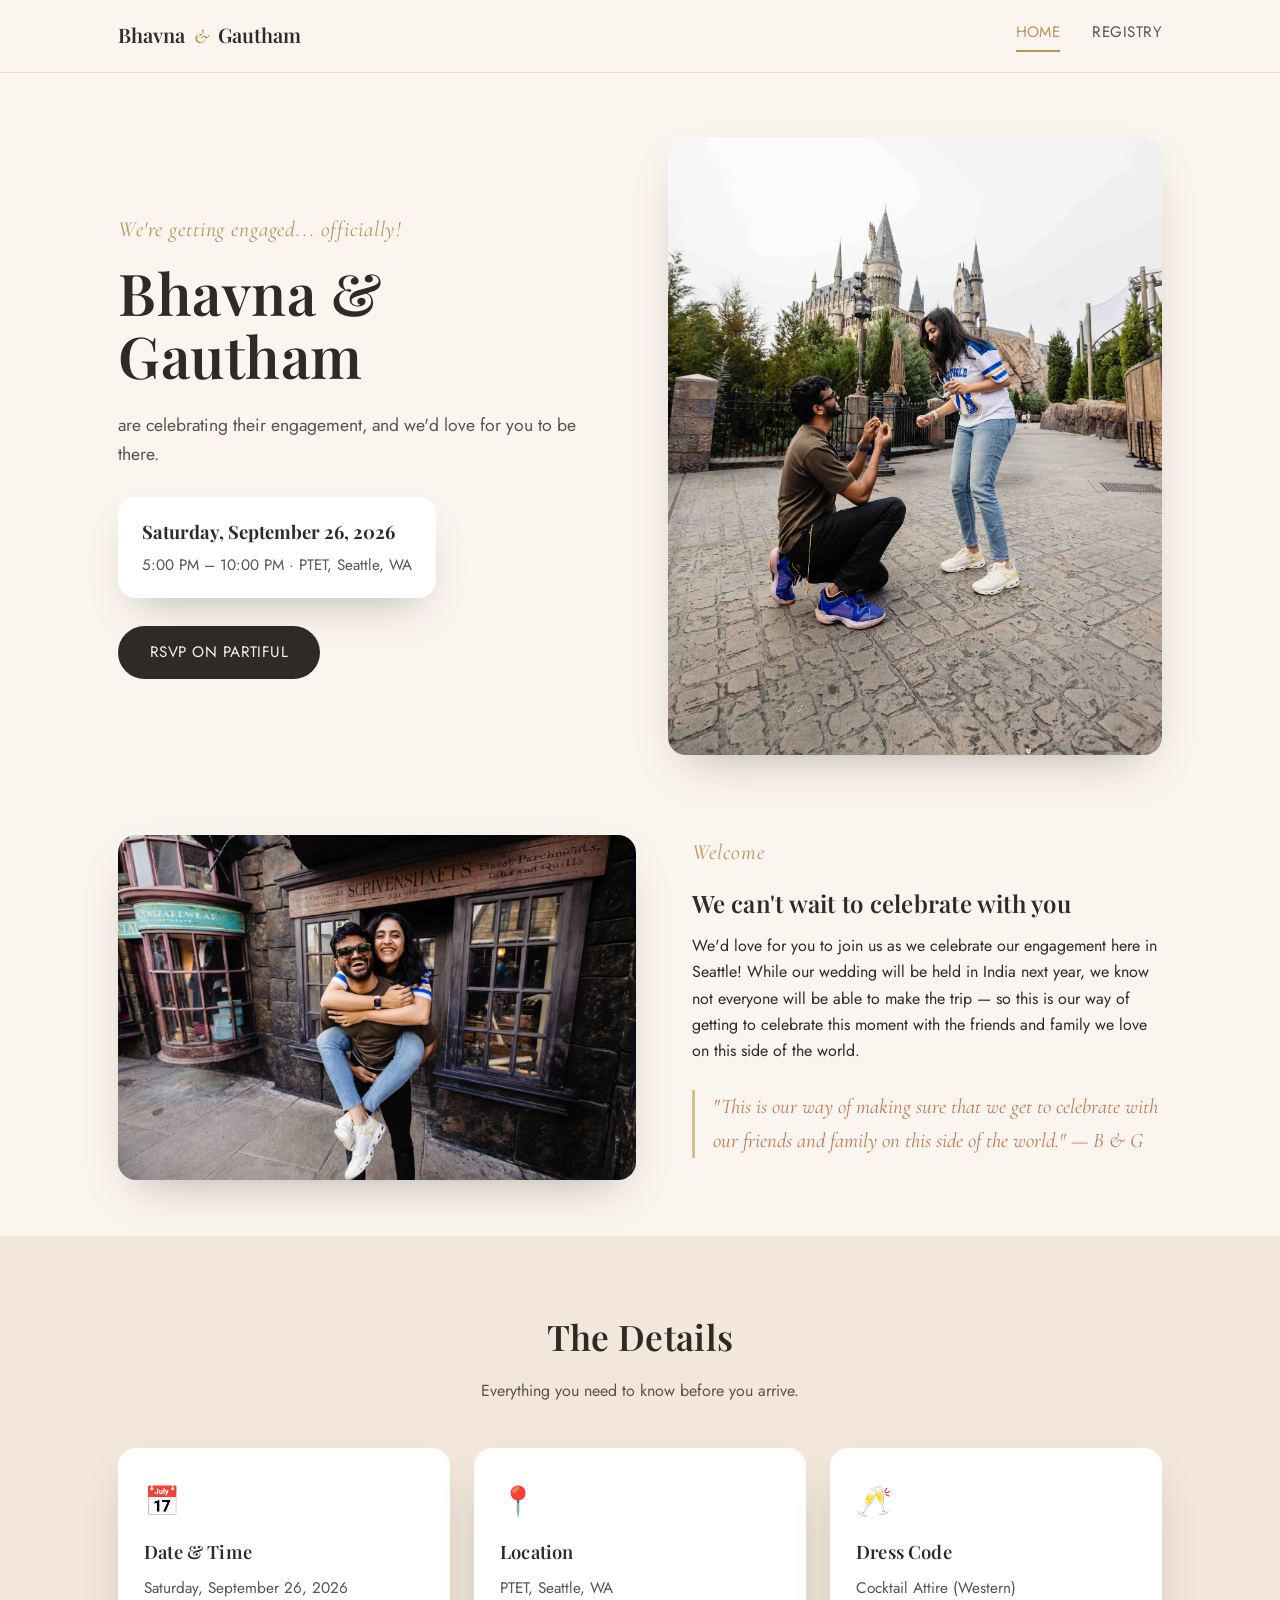
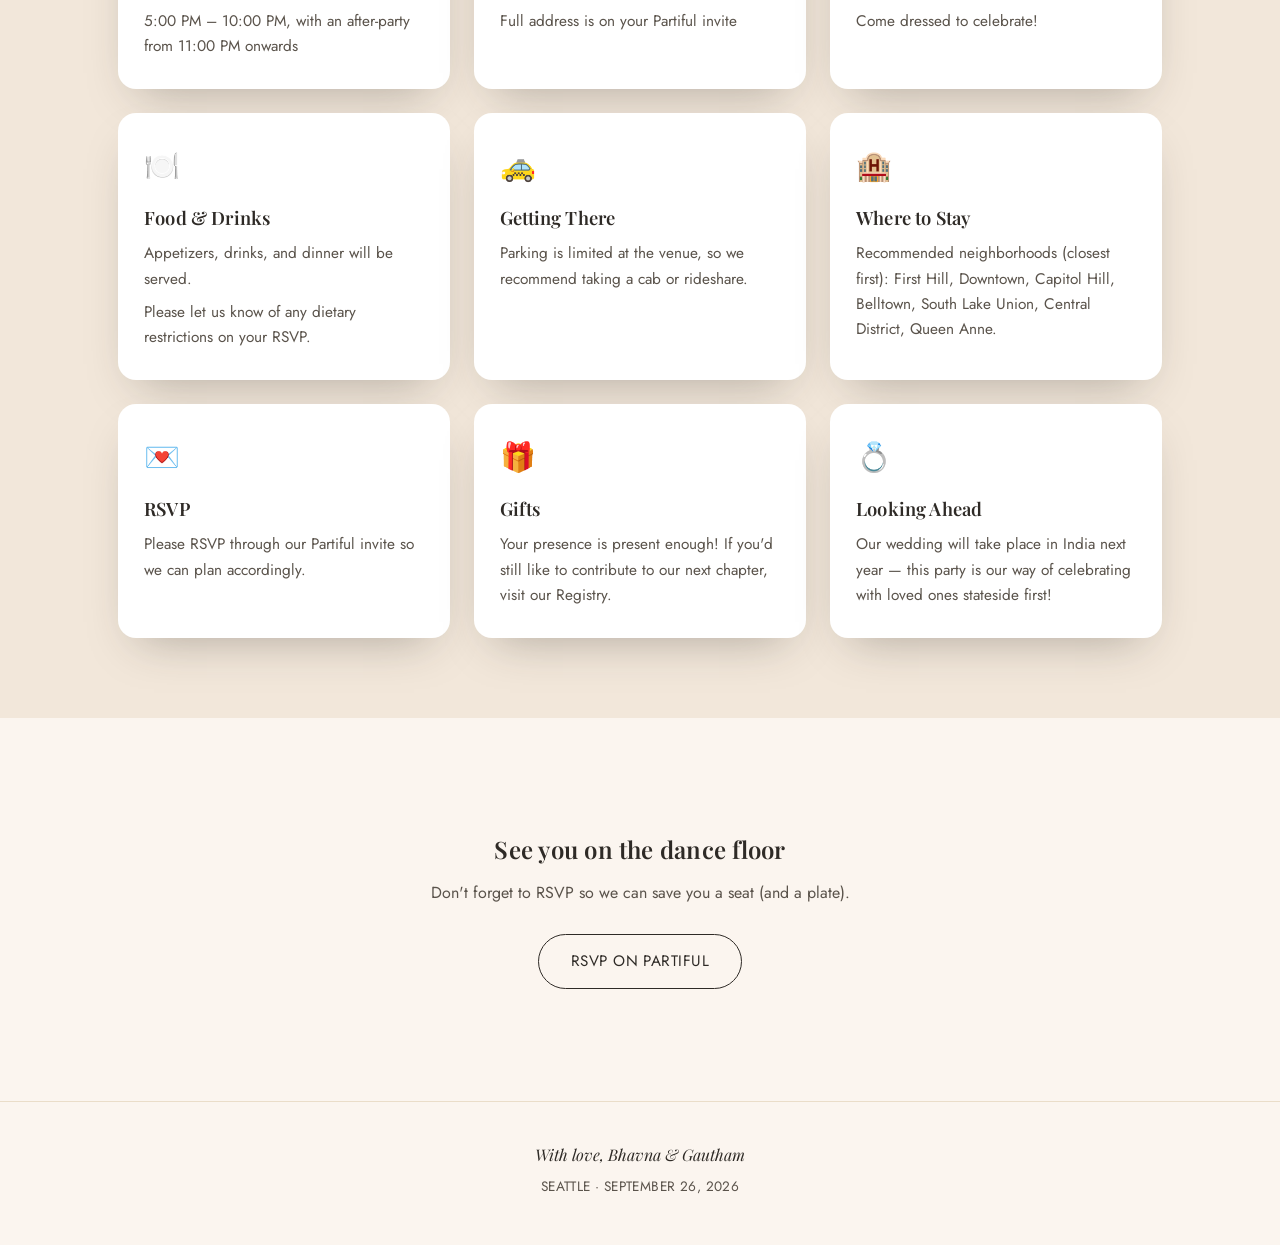
==== index.html @ 667b6835 "Add engagement party website with home and registry pages Co-Authored-By: Claude Sonnet 5 <noreply@a" ====
<!DOCTYPE html>
<html lang="en">
<head>
  <meta charset="UTF-8">
  <meta name="viewport" content="width=device-width, initial-scale=1.0">
  <title>Bhavna &amp; Gautham | Engagement Party</title>
  <meta name="description" content="Join Bhavna &amp; Gautham to celebrate their engagement in Seattle on September 26, 2026.">
  <link rel="icon" href="data:image/svg+xml,<svg xmlns=%22http://www.w3.org/2000/svg%22 viewBox=%220 0 100 100%22><text y=%22.9em%22 font-size=%2290%22>💛</text></svg>">
  <link rel="stylesheet" href="css/style.css">
</head>
<body>

  <header class="site-header">
    <div class="nav-wrap">
      <a href="index.html" class="logo">Bhavna <span>&amp;</span> Gautham</a>
      <nav class="site-nav">
        <a href="index.html" class="nav-link active">Home</a>
        <a href="registry.html" class="nav-link">Registry</a>
      </nav>
      <button class="nav-toggle" aria-label="Toggle navigation">&#9776;</button>
    </div>
  </header>

  <main>
    <section class="hero">
      <div class="hero-text">
        <p class="eyebrow">We're getting engaged... officially!</p>
        <h1>Bhavna &amp; Gautham</h1>
        <p class="hero-tagline">are celebrating their engagement, and we'd love for you to be there.</p>
        <div class="hero-meta">
          <strong>Saturday, September 26, 2026</strong>
          <span class="meta-sub">5:00 PM &ndash; 10:00 PM &middot; PTET, Seattle, WA</span>
        </div>
        <div>
          <a href="https://partiful.com/e/ss4hcZHMUHdsWufVCjT6" class="btn btn-primary" target="_blank" rel="noopener">RSVP on Partiful</a>
        </div>
      </div>
      <div class="hero-image">
        <img src="assets/proposal-home-page-portrait.jpeg" alt="Gautham proposing to Bhavna in front of Hogwarts castle" loading="eager">
      </div>
    </section>

    <section class="welcome">
      <div class="welcome-image">
        <img src="assets/proposal-home-page-landscape.jpeg" alt="Bhavna and Gautham laughing together after getting engaged" loading="lazy">
      </div>
      <div class="welcome-text">
        <p class="eyebrow">Welcome</p>
        <h2>We can't wait to celebrate with you</h2>
        <p>
          We'd love for you to join us as we celebrate our engagement here in Seattle! While our wedding will be
          held in India next year, we know not everyone will be able to make the trip &mdash; so this is our way of
          getting to celebrate this moment with the friends and family we love on this side of the world.
        </p>
        <p class="quote">
          "This is our way of making sure that we get to celebrate with our friends and family on this side of
          the world." &mdash; B &amp; G
        </p>
      </div>
    </section>

    <section class="details" id="details">
      <div class="container">
        <h2>The Details</h2>
        <p class="section-sub">Everything you need to know before you arrive.</p>
        <div class="details-grid">

          <div class="detail-card">
            <span class="icon">📅</span>
            <h3>Date &amp; Time</h3>
            <p>Saturday, September 26, 2026</p>
            <p>5:00 PM &ndash; 10:00 PM, with an after-party from 11:00 PM onwards</p>
          </div>

          <div class="detail-card">
            <span class="icon">📍</span>
            <h3>Location</h3>
            <p>PTET, Seattle, WA</p>
            <p>Full address is on your Partiful invite</p>
          </div>

          <div class="detail-card">
            <span class="icon">🥂</span>
            <h3>Dress Code</h3>
            <p>Cocktail Attire (Western)</p>
            <p>Come dressed to celebrate!</p>
          </div>

          <div class="detail-card">
            <span class="icon">🍽️</span>
            <h3>Food &amp; Drinks</h3>
            <p>Appetizers, drinks, and dinner will be served.</p>
            <p>Please let us know of any dietary restrictions on your RSVP.</p>
          </div>

          <div class="detail-card">
            <span class="icon">🚕</span>
            <h3>Getting There</h3>
            <p>Parking is limited at the venue, so we recommend taking a cab or rideshare.</p>
          </div>

          <div class="detail-card">
            <span class="icon">🏨</span>
            <h3>Where to Stay</h3>
            <p>Recommended neighborhoods (closest first): First Hill, Downtown, Capitol Hill, Belltown, South Lake Union, Central District, Queen Anne.</p>
          </div>

          <div class="detail-card">
            <span class="icon">💌</span>
            <h3>RSVP</h3>
            <p>Please RSVP through our Partiful invite so we can plan accordingly.</p>
          </div>

          <div class="detail-card">
            <span class="icon">🎁</span>
            <h3>Gifts</h3>
            <p>Your presence is present enough! If you'd still like to contribute to our next chapter, visit our Registry.</p>
          </div>

          <div class="detail-card">
            <span class="icon">💍</span>
            <h3>Looking Ahead</h3>
            <p>Our wedding will take place in India next year &mdash; this party is our way of celebrating with loved ones stateside first!</p>
          </div>

        </div>
      </div>
    </section>

    <section class="callout">
      <h2>See you on the dance floor</h2>
      <p>Don't forget to RSVP so we can save you a seat (and a plate).</p>
      <a href="https://partiful.com/e/ss4hcZHMUHdsWufVCjT6" class="btn btn-outline" target="_blank" rel="noopener">RSVP on Partiful</a>
    </section>
  </main>

  <footer class="site-footer">
    <p>With love, Bhavna &amp; Gautham</p>
    <p class="footer-sub">Seattle &middot; September 26, 2026</p>
  </footer>

  <script src="js/main.js"></script>
</body>
</html>
---- css/style.css ----
@import url('https://fonts.googleapis.com/css2?family=Playfair+Display:ital,wght@0,500;0,600;0,700;1,500&family=Cormorant+Garamond:ital,wght@0,500;1,500&family=Jost:wght@300;400;500;600&display=swap');

:root {
  --cream: #fbf5ef;
  --cream-dark: #f2e7da;
  --charcoal: #2e2a26;
  --charcoal-soft: #5a534b;
  --gold: #b8935a;
  --gold-light: #d9be94;
  --blush: #e7b9b0;
  --terracotta: #c07856;
  --white: #ffffff;
  --shadow: 0 20px 45px -20px rgba(46, 42, 38, 0.35);
  --radius: 18px;
  --max-width: 1100px;
}

* { box-sizing: border-box; }

html { scroll-behavior: smooth; }

body {
  margin: 0;
  font-family: 'Jost', sans-serif;
  background: var(--cream);
  color: var(--charcoal);
  line-height: 1.65;
  -webkit-font-smoothing: antialiased;
}

h1, h2, h3 {
  font-family: 'Playfair Display', serif;
  font-weight: 600;
  color: var(--charcoal);
  margin: 0 0 0.4em;
  letter-spacing: 0.01em;
}

p { margin: 0 0 1em; }

a { color: inherit; }

img { max-width: 100%; display: block; }

.container {
  max-width: var(--max-width);
  margin: 0 auto;
  padding: 0 28px;
}

.eyebrow {
  font-family: 'Cormorant Garamond', serif;
  font-style: italic;
  font-size: 1.35rem;
  color: var(--gold);
  letter-spacing: 0.04em;
  margin-bottom: 0.6em;
}

/* Header / Nav */
.site-header {
  position: sticky;
  top: 0;
  z-index: 50;
  background: rgba(251, 245, 239, 0.9);
  backdrop-filter: blur(8px);
  border-bottom: 1px solid rgba(184, 147, 90, 0.25);
}

.nav-wrap {
  max-width: var(--max-width);
  margin: 0 auto;
  padding: 18px 28px;
  display: flex;
  align-items: center;
  justify-content: space-between;
}

.logo {
  font-family: 'Playfair Display', serif;
  font-size: 1.25rem;
  font-weight: 600;
  text-decoration: none;
  color: var(--charcoal);
}

.logo span {
  color: var(--gold);
  font-style: italic;
  font-family: 'Cormorant Garamond', serif;
  margin: 0 4px;
}

.site-nav {
  display: flex;
  gap: 32px;
}

.nav-link {
  text-decoration: none;
  color: var(--charcoal-soft);
  font-size: 0.95rem;
  letter-spacing: 0.03em;
  text-transform: uppercase;
  padding-bottom: 4px;
  border-bottom: 2px solid transparent;
  transition: color 0.2s, border-color 0.2s;
}

.nav-link:hover,
.nav-link.active {
  color: var(--gold);
  border-color: var(--gold);
}

/* Buttons */
.btn {
  display: inline-block;
  padding: 14px 32px;
  border-radius: 999px;
  text-decoration: none;
  font-size: 0.95rem;
  letter-spacing: 0.03em;
  text-transform: uppercase;
  transition: transform 0.2s, box-shadow 0.2s, background 0.2s;
}

.btn-primary {
  background: var(--charcoal);
  color: var(--cream);
}

.btn-primary:hover {
  background: var(--gold);
  transform: translateY(-2px);
  box-shadow: var(--shadow);
}

.btn-outline {
  border: 1.5px solid var(--charcoal);
  color: var(--charcoal);
}

.btn-outline:hover {
  background: var(--charcoal);
  color: var(--cream);
}

/* Hero */
.hero {
  display: grid;
  grid-template-columns: 1fr 1fr;
  gap: 56px;
  align-items: center;
  max-width: var(--max-width);
  margin: 0 auto;
  padding: 64px 28px 40px;
}

.hero-text h1 {
  font-size: clamp(2.4rem, 5vw, 3.6rem);
  line-height: 1.1;
}

.hero-tagline {
  font-size: 1.1rem;
  color: var(--charcoal-soft);
  margin-bottom: 1.6em;
}

.hero-meta {
  background: var(--white);
  border-radius: var(--radius);
  padding: 20px 24px;
  margin-bottom: 28px;
  box-shadow: var(--shadow);
  display: inline-flex;
  flex-direction: column;
  gap: 6px;
}

.hero-meta strong {
  font-family: 'Playfair Display', serif;
  font-size: 1.15rem;
}

.hero-meta .meta-sub {
  color: var(--charcoal-soft);
  font-size: 0.95rem;
}

.hero-image img {
  border-radius: var(--radius);
  box-shadow: var(--shadow);
  aspect-ratio: 4 / 5;
  object-fit: cover;
  width: 100%;
}

/* Welcome / story section */
.welcome {
  display: grid;
  grid-template-columns: 1.1fr 1fr;
  gap: 56px;
  align-items: center;
  max-width: var(--max-width);
  margin: 40px auto 20px;
  padding: 0 28px;
}

.welcome-image img {
  border-radius: var(--radius);
  box-shadow: var(--shadow);
  aspect-ratio: 3 / 2;
  object-fit: cover;
  width: 100%;
}

.welcome-text .quote {
  font-family: 'Cormorant Garamond', serif;
  font-style: italic;
  font-size: 1.3rem;
  color: var(--terracotta);
  border-left: 3px solid var(--gold-light);
  padding-left: 18px;
  margin-top: 1.2em;
}

/* Details section */
.details {
  background: var(--cream-dark);
  padding: 72px 0 80px;
  margin-top: 56px;
}

.details .container > h2 {
  text-align: center;
  font-size: 2.2rem;
  margin-bottom: 12px;
}

.details .section-sub {
  text-align: center;
  color: var(--charcoal-soft);
  max-width: 560px;
  margin: 0 auto 44px;
}

.details-grid {
  display: grid;
  grid-template-columns: repeat(3, 1fr);
  gap: 24px;
}

.detail-card {
  background: var(--white);
  border-radius: var(--radius);
  padding: 30px 26px;
  box-shadow: var(--shadow);
}

.detail-card .icon {
  font-size: 1.8rem;
  margin-bottom: 12px;
  display: block;
}

.detail-card h3 {
  font-size: 1.15rem;
  margin-bottom: 8px;
}

.detail-card p {
  color: var(--charcoal-soft);
  font-size: 0.96rem;
  margin-bottom: 0.5em;
}

.detail-card p:last-child { margin-bottom: 0; }

/* RSVP callout */
.callout {
  max-width: var(--max-width);
  margin: 64px auto;
  padding: 48px 28px;
  text-align: center;
}

.callout h2 { margin-bottom: 10px; }

.callout p {
  color: var(--charcoal-soft);
  max-width: 480px;
  margin: 0 auto 28px;
}

/* Footer */
.site-footer {
  text-align: center;
  padding: 40px 28px 48px;
  border-top: 1px solid rgba(184, 147, 90, 0.25);
}

.site-footer p {
  margin: 0;
  font-family: 'Playfair Display', serif;
  font-style: italic;
}

.site-footer .footer-sub {
  font-family: 'Jost', sans-serif;
  font-style: normal;
  font-size: 0.85rem;
  color: var(--charcoal-soft);
  margin-top: 6px;
  letter-spacing: 0.03em;
  text-transform: uppercase;
}

/* Registry page */
.page-intro {
  max-width: 680px;
  margin: 64px auto 8px;
  padding: 0 28px;
  text-align: center;
}

.page-intro h1 { font-size: 2.6rem; }

.page-intro p {
  color: var(--charcoal-soft);
  font-size: 1.05rem;
}

.registry-grid {
  max-width: var(--max-width);
  margin: 48px auto 80px;
  padding: 0 28px;
  display: grid;
  grid-template-columns: 1fr 1fr;
  gap: 36px;
}

.registry-card {
  background: var(--white);
  border-radius: 24px;
  overflow: hidden;
  box-shadow: var(--shadow);
  display: flex;
  flex-direction: column;
}

.registry-image {
  aspect-ratio: 16 / 10;
  display: flex;
  align-items: center;
  justify-content: center;
}

.registry-image.home-illustration {
  background: linear-gradient(160deg, #efd9c2, #d9be94);
}

.registry-image.egypt-illustration {
  background: linear-gradient(160deg, #f0d3ba, #c07856);
}

.registry-image svg { width: 62%; height: auto; }

.registry-body {
  padding: 30px 30px 34px;
  display: flex;
  flex-direction: column;
  flex: 1;
}

.registry-body h2 {
  font-size: 1.5rem;
  margin-bottom: 10px;
}

.registry-body p {
  color: var(--charcoal-soft);
  font-size: 0.98rem;
}

.qr-block {
  margin-top: auto;
  padding-top: 22px;
  border-top: 1px dashed rgba(184, 147, 90, 0.4);
  display: flex;
  align-items: center;
  gap: 20px;
  flex-wrap: wrap;
}

.qr-svg {
  width: 96px;
  height: 96px;
  border-radius: 10px;
  border: 1px solid rgba(46, 42, 38, 0.12);
  flex-shrink: 0;
}

.qr-actions {
  display: flex;
  flex-direction: column;
  gap: 8px;
  align-items: flex-start;
}

.placeholder-note {
  font-size: 0.78rem;
  color: var(--gold);
  text-transform: uppercase;
  letter-spacing: 0.04em;
  margin: 0;
}

.registry-note {
  max-width: 680px;
  margin: 0 auto 60px;
  padding: 0 28px;
  text-align: center;
  color: var(--charcoal-soft);
  font-size: 0.95rem;
}

/* Mobile nav toggle */
.nav-toggle {
  display: none;
  background: none;
  border: none;
  font-size: 1.5rem;
  cursor: pointer;
  color: var(--charcoal);
}

/* Responsive */
@media (max-width: 860px) {
  .hero, .welcome, .registry-grid {
    grid-template-columns: 1fr;
  }
  .hero-image { order: -1; }
  .details-grid { grid-template-columns: repeat(2, 1fr); }
}

@media (max-width: 640px) {
  .details-grid { grid-template-columns: 1fr; }
  .nav-wrap { padding: 16px 20px; }
  .site-nav {
    position: absolute;
    top: 100%;
    left: 0;
    right: 0;
    background: var(--cream);
    flex-direction: column;
    gap: 0;
    display: none;
    border-bottom: 1px solid rgba(184, 147, 90, 0.25);
  }
  .site-nav.open { display: flex; }
  .site-nav .nav-link {
    padding: 16px 24px;
    border-bottom: 1px solid rgba(184, 147, 90, 0.15);
  }
  .nav-toggle { display: block; }
  .hero { padding-top: 40px; }
  .qr-block { flex-direction: column; align-items: flex-start; }
}
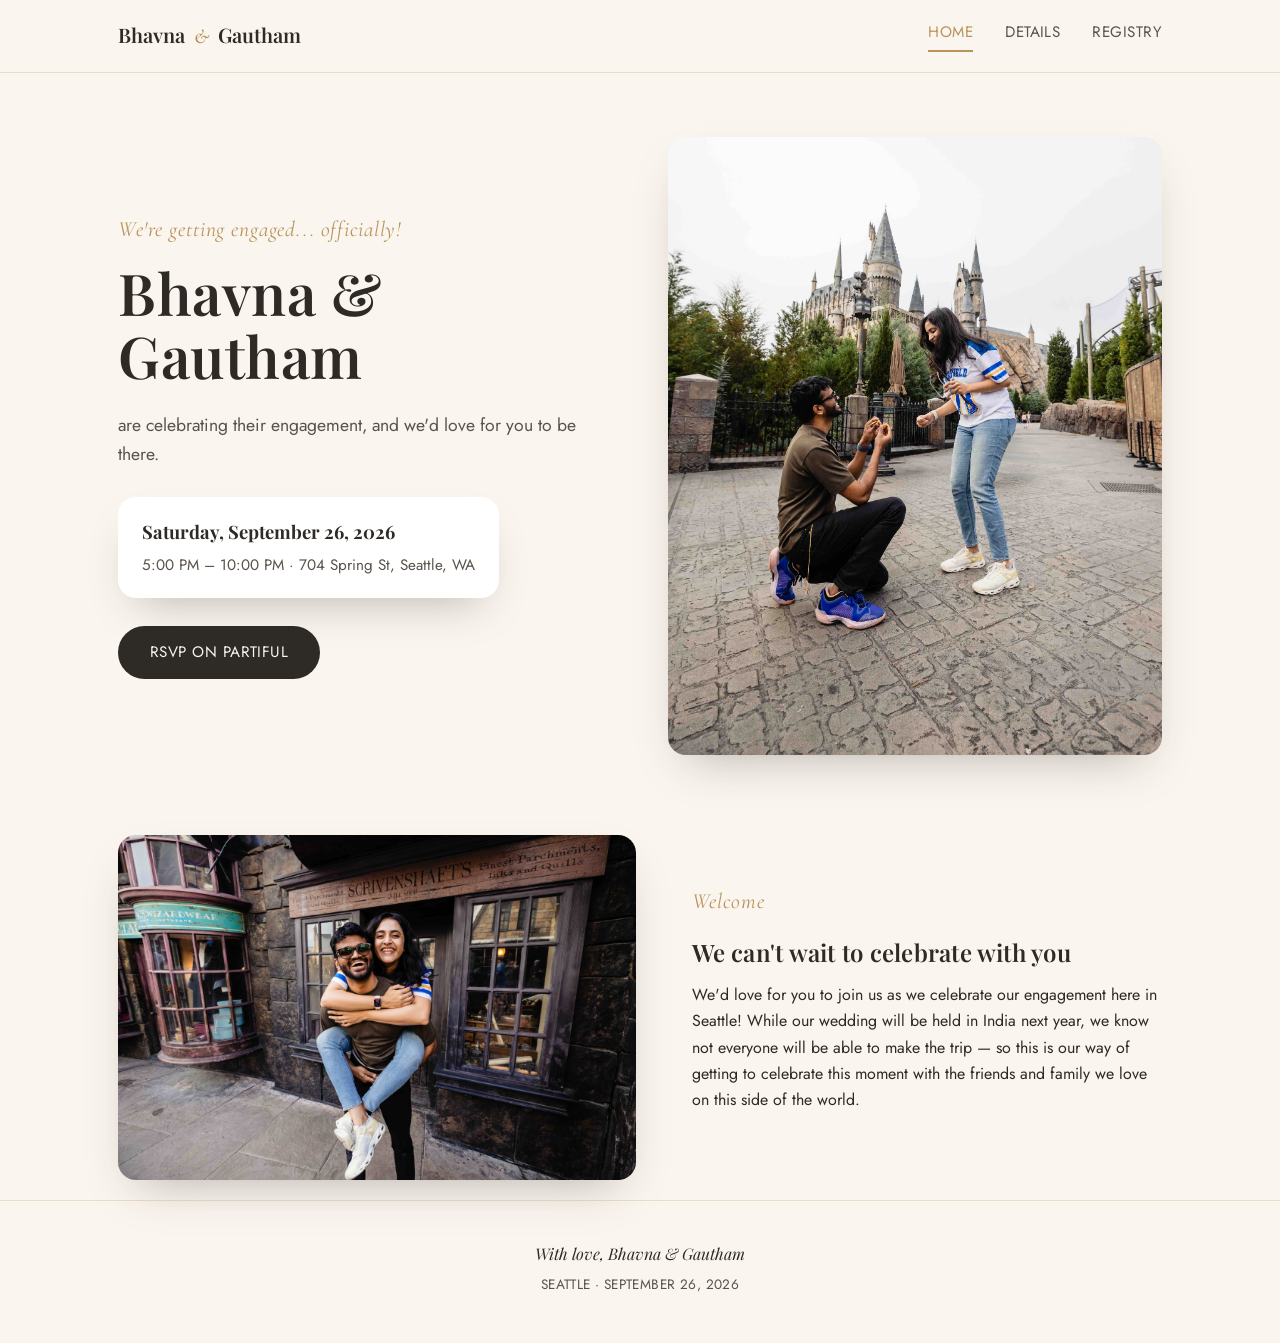
==== commit 4faaf560: "Move details into own page, add venue address/map link and full menu - Split "The Details" out of th" ====
--- a/index.html
+++ b/index.html
@@ -5,6 +5,17 @@
   <meta name="viewport" content="width=device-width, initial-scale=1.0">
   <title>Bhavna &amp; Gautham | Engagement Party</title>
   <meta name="description" content="Join Bhavna &amp; Gautham to celebrate their engagement in Seattle on September 26, 2026.">
+
+  <meta property="og:type" content="website">
+  <meta property="og:title" content="Bhavna &amp; Gautham | Engagement Party">
+  <meta property="og:description" content="Join us to celebrate our engagement in Seattle! Saturday, September 26, 2026.">
+  <meta property="og:image" content="https://bhavnaandgautham.com/assets/proposal-home-page-landscape.jpeg">
+  <meta property="og:url" content="https://bhavnaandgautham.com/">
+  <meta name="twitter:card" content="summary_large_image">
+  <meta name="twitter:title" content="Bhavna &amp; Gautham | Engagement Party">
+  <meta name="twitter:description" content="Join us to celebrate our engagement in Seattle! Saturday, September 26, 2026.">
+  <meta name="twitter:image" content="https://bhavnaandgautham.com/assets/proposal-home-page-landscape.jpeg">
+
   <link rel="icon" href="data:image/svg+xml,<svg xmlns=%22http://www.w3.org/2000/svg%22 viewBox=%220 0 100 100%22><text y=%22.9em%22 font-size=%2290%22>💛</text></svg>">
   <link rel="stylesheet" href="css/style.css">
 </head>
@@ -15,6 +26,7 @@
       <a href="index.html" class="logo">Bhavna <span>&amp;</span> Gautham</a>
       <nav class="site-nav">
         <a href="index.html" class="nav-link active">Home</a>
+        <a href="details.html" class="nav-link">Details</a>
         <a href="registry.html" class="nav-link">Registry</a>
       </nav>
       <button class="nav-toggle" aria-label="Toggle navigation">&#9776;</button>
@@ -29,7 +41,7 @@
         <p class="hero-tagline">are celebrating their engagement, and we'd love for you to be there.</p>
         <div class="hero-meta">
           <strong>Saturday, September 26, 2026</strong>
-          <span class="meta-sub">5:00 PM &ndash; 10:00 PM &middot; PTET, Seattle, WA</span>
+          <span class="meta-sub">5:00 PM &ndash; 10:00 PM &middot; 704 Spring St, Seattle, WA</span>
         </div>
         <div>
           <a href="https://partiful.com/e/ss4hcZHMUHdsWufVCjT6" class="btn btn-primary" target="_blank" rel="noopener">RSVP on Partiful</a>
@@ -52,85 +64,7 @@
           held in India next year, we know not everyone will be able to make the trip &mdash; so this is our way of
           getting to celebrate this moment with the friends and family we love on this side of the world.
         </p>
-        <p class="quote">
-          "This is our way of making sure that we get to celebrate with our friends and family on this side of
-          the world." &mdash; B &amp; G
-        </p>
       </div>
-    </section>
-
-    <section class="details" id="details">
-      <div class="container">
-        <h2>The Details</h2>
-        <p class="section-sub">Everything you need to know before you arrive.</p>
-        <div class="details-grid">
-
-          <div class="detail-card">
-            <span class="icon">📅</span>
-            <h3>Date &amp; Time</h3>
-            <p>Saturday, September 26, 2026</p>
-            <p>5:00 PM &ndash; 10:00 PM, with an after-party from 11:00 PM onwards</p>
-          </div>
-
-          <div class="detail-card">
-            <span class="icon">📍</span>
-            <h3>Location</h3>
-            <p>PTET, Seattle, WA</p>
-            <p>Full address is on your Partiful invite</p>
-          </div>
-
-          <div class="detail-card">
-            <span class="icon">🥂</span>
-            <h3>Dress Code</h3>
-            <p>Cocktail Attire (Western)</p>
-            <p>Come dressed to celebrate!</p>
-          </div>
-
-          <div class="detail-card">
-            <span class="icon">🍽️</span>
-            <h3>Food &amp; Drinks</h3>
-            <p>Appetizers, drinks, and dinner will be served.</p>
-            <p>Please let us know of any dietary restrictions on your RSVP.</p>
-          </div>
-
-          <div class="detail-card">
-            <span class="icon">🚕</span>
-            <h3>Getting There</h3>
-            <p>Parking is limited at the venue, so we recommend taking a cab or rideshare.</p>
-          </div>
-
-          <div class="detail-card">
-            <span class="icon">🏨</span>
-            <h3>Where to Stay</h3>
-            <p>Recommended neighborhoods (closest first): First Hill, Downtown, Capitol Hill, Belltown, South Lake Union, Central District, Queen Anne.</p>
-          </div>
-
-          <div class="detail-card">
-            <span class="icon">💌</span>
-            <h3>RSVP</h3>
-            <p>Please RSVP through our Partiful invite so we can plan accordingly.</p>
-          </div>
-
-          <div class="detail-card">
-            <span class="icon">🎁</span>
-            <h3>Gifts</h3>
-            <p>Your presence is present enough! If you'd still like to contribute to our next chapter, visit our Registry.</p>
-          </div>
-
-          <div class="detail-card">
-            <span class="icon">💍</span>
-            <h3>Looking Ahead</h3>
-            <p>Our wedding will take place in India next year &mdash; this party is our way of celebrating with loved ones stateside first!</p>
-          </div>
-
-        </div>
-      </div>
-    </section>
-
-    <section class="callout">
-      <h2>See you on the dance floor</h2>
-      <p>Don't forget to RSVP so we can save you a seat (and a plate).</p>
-      <a href="https://partiful.com/e/ss4hcZHMUHdsWufVCjT6" class="btn btn-outline" target="_blank" rel="noopener">RSVP on Partiful</a>
     </section>
   </main>
 
--- a/css/style.css
+++ b/css/style.css
@@ -216,30 +216,13 @@
   width: 100%;
 }
 
-.welcome-text .quote {
-  font-family: 'Cormorant Garamond', serif;
-  font-style: italic;
-  font-size: 1.3rem;
-  color: var(--terracotta);
-  border-left: 3px solid var(--gold-light);
-  padding-left: 18px;
-  margin-top: 1.2em;
-}
-
 /* Details section */
 .details {
   background: var(--cream-dark);
-  padding: 72px 0 80px;
-  margin-top: 56px;
-}
-
-.details .container > h2 {
-  text-align: center;
-  font-size: 2.2rem;
-  margin-bottom: 12px;
-}
-
-.details .section-sub {
+  padding: 48px 0 80px;
+}
+
+.section-sub {
   text-align: center;
   color: var(--charcoal-soft);
   max-width: 560px;
@@ -278,20 +261,94 @@
 
 .detail-card p:last-child { margin-bottom: 0; }
 
-/* RSVP callout */
-.callout {
-  max-width: var(--max-width);
-  margin: 64px auto;
-  padding: 48px 28px;
+.detail-card a {
+  color: var(--gold);
+  text-decoration: underline;
+  text-underline-offset: 2px;
+}
+
+.detail-card a:hover { color: var(--terracotta); }
+
+/* Menu section */
+.menu-section {
+  padding: 20px 0 80px;
+}
+
+.menu-section .container > h2 {
   text-align: center;
-}
-
-.callout h2 { margin-bottom: 10px; }
-
-.callout p {
-  color: var(--charcoal-soft);
-  max-width: 480px;
-  margin: 0 auto 28px;
+  font-size: 2.2rem;
+  margin-bottom: 12px;
+}
+
+.menu-grid {
+  display: grid;
+  grid-template-columns: 1fr 1fr;
+  gap: 32px;
+  align-items: start;
+}
+
+.menu-card {
+  background: var(--white);
+  border-radius: var(--radius);
+  padding: 34px 32px;
+  box-shadow: var(--shadow);
+}
+
+.menu-card h3 {
+  font-size: 1.4rem;
+  margin-bottom: 6px;
+}
+
+.menu-subhead {
+  font-family: 'Cormorant Garamond', serif;
+  font-style: italic;
+  color: var(--gold);
+  font-size: 1.05rem;
+  margin: 22px 0 8px;
+}
+
+.menu-card > .menu-subhead:first-of-type { margin-top: 8px; }
+
+.menu-list {
+  list-style: none;
+  margin: 0;
+  padding: 0;
+}
+
+.menu-list li {
+  display: flex;
+  justify-content: space-between;
+  align-items: baseline;
+  gap: 12px;
+  padding: 7px 0;
+  border-bottom: 1px dashed rgba(184, 147, 90, 0.25);
+  font-size: 0.96rem;
+  color: var(--charcoal);
+}
+
+.menu-list li:last-child { border-bottom: none; }
+
+.diet-tag {
+  font-size: 0.68rem;
+  text-transform: uppercase;
+  letter-spacing: 0.04em;
+  color: var(--gold);
+  border: 1px solid var(--gold-light);
+  border-radius: 999px;
+  padding: 2px 9px;
+  flex-shrink: 0;
+  white-space: nowrap;
+}
+
+.menu-note {
+  font-size: 0.82rem;
+  color: var(--charcoal-soft);
+  margin: 16px 0 0;
+}
+
+.menu-card p {
+  color: var(--charcoal-soft);
+  font-size: 0.96rem;
 }
 
 /* Footer */
@@ -438,7 +495,7 @@
 
 /* Responsive */
 @media (max-width: 860px) {
-  .hero, .welcome, .registry-grid {
+  .hero, .welcome, .registry-grid, .menu-grid {
     grid-template-columns: 1fr;
   }
   .hero-image { order: -1; }
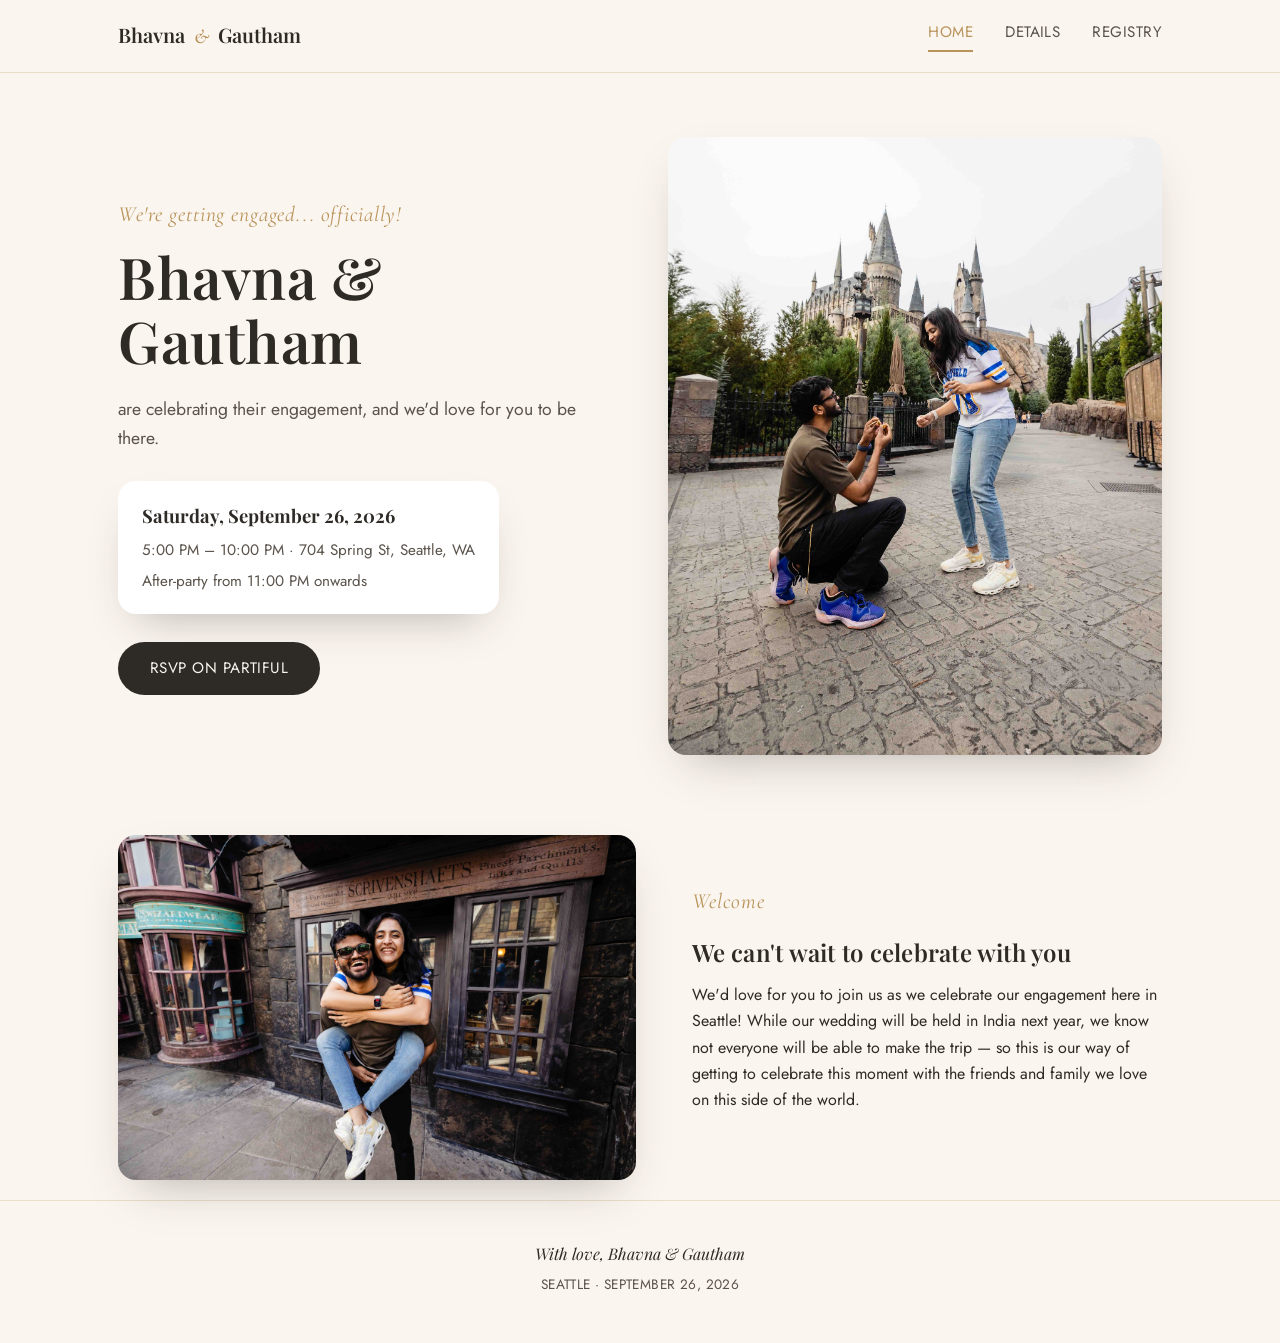
==== commit b26dead6: "Remove Looking Ahead card, add after-party time to home page hero Co-Authored-By: Claude Sonnet 5 <n" ====
--- a/index.html
+++ b/index.html
@@ -42,6 +42,7 @@
         <div class="hero-meta">
           <strong>Saturday, September 26, 2026</strong>
           <span class="meta-sub">5:00 PM &ndash; 10:00 PM &middot; 704 Spring St, Seattle, WA</span>
+          <span class="meta-sub">After-party from 11:00 PM onwards</span>
         </div>
         <div>
           <a href="https://partiful.com/e/ss4hcZHMUHdsWufVCjT6" class="btn btn-primary" target="_blank" rel="noopener">RSVP on Partiful</a>
--- a/css/style.css
+++ b/css/style.css
@@ -9,6 +9,8 @@
   --gold-light: #d9be94;
   --blush: #e7b9b0;
   --terracotta: #c07856;
+  --sage: #5f7d54;
+  --sage-light: #c3d3b9;
   --white: #ffffff;
   --shadow: 0 20px 45px -20px rgba(46, 42, 38, 0.35);
   --radius: 18px;
@@ -328,6 +330,12 @@
 
 .menu-list li:last-child { border-bottom: none; }
 
+.tags {
+  display: flex;
+  gap: 6px;
+  flex-shrink: 0;
+}
+
 .diet-tag {
   font-size: 0.68rem;
   text-transform: uppercase;
@@ -338,6 +346,12 @@
   padding: 2px 9px;
   flex-shrink: 0;
   white-space: nowrap;
+}
+
+.diet-tag.tag-veg,
+.diet-tag.tag-vegan {
+  color: var(--sage);
+  border-color: var(--sage-light);
 }
 
 .menu-note {
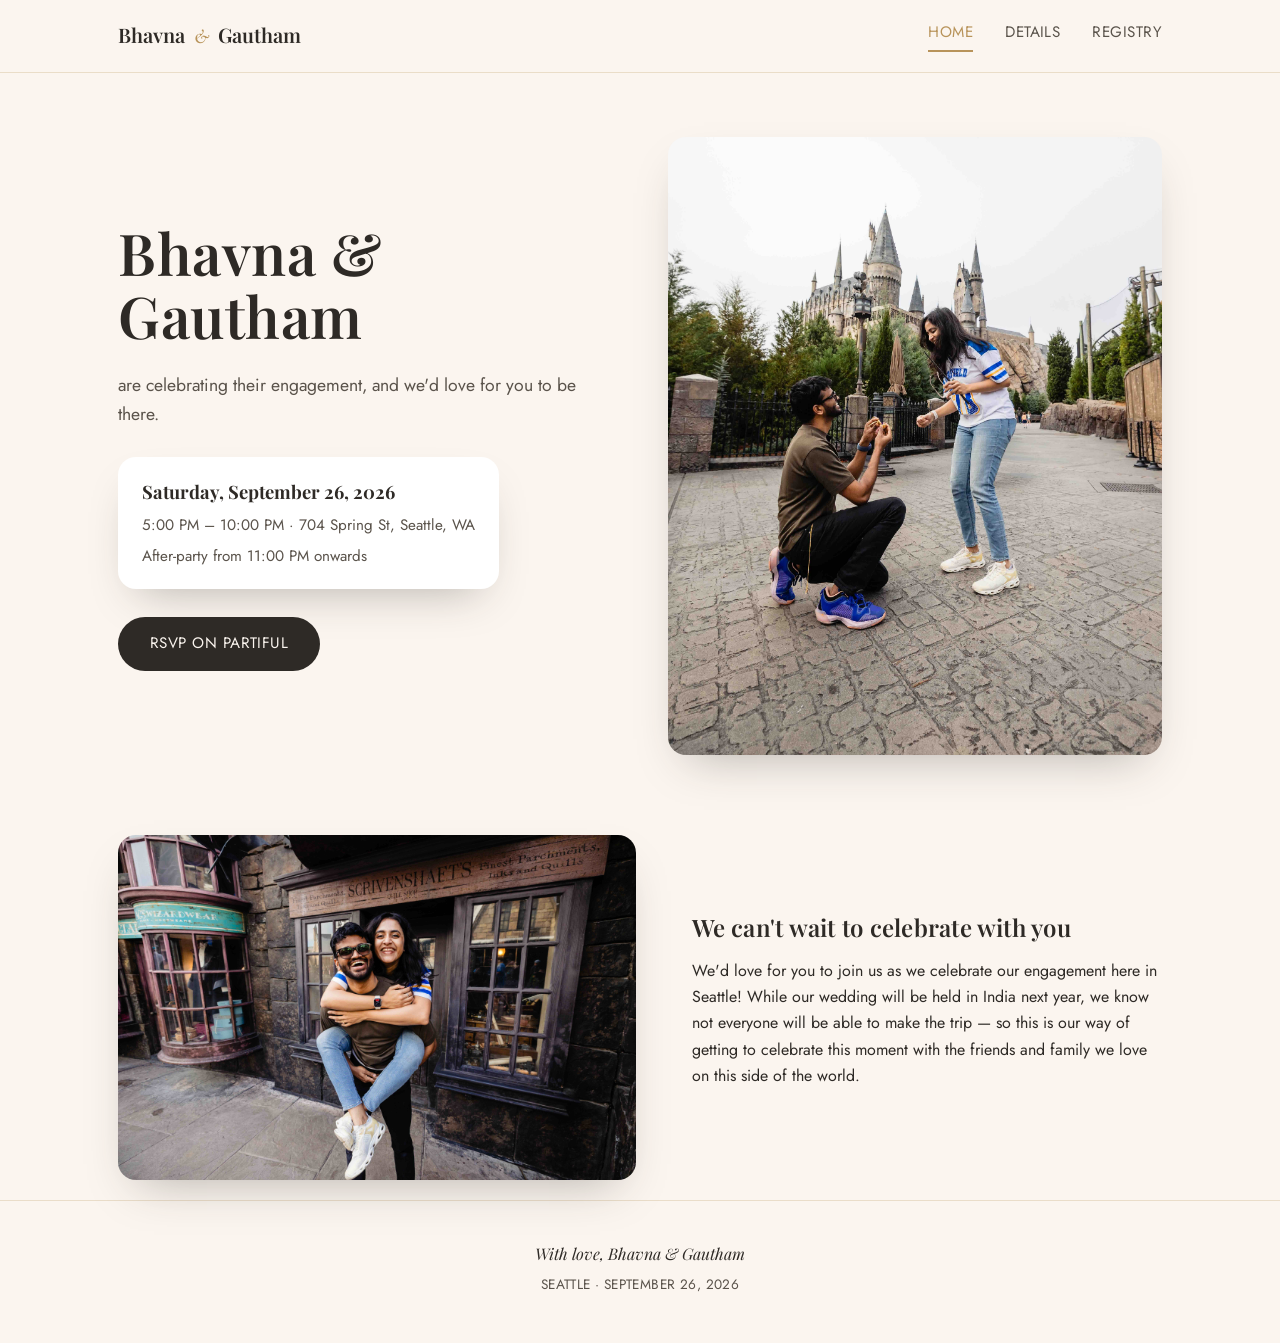
==== commit bf19e36d: "Revert to Jost font, remove eyebrow labels from home page hero/welcome Co-Authored-By: Claude Sonnet" ====
--- a/index.html
+++ b/index.html
@@ -36,7 +36,6 @@
   <main>
     <section class="hero">
       <div class="hero-text">
-        <p class="eyebrow">We're getting engaged... officially!</p>
         <h1>Bhavna &amp; Gautham</h1>
         <p class="hero-tagline">are celebrating their engagement, and we'd love for you to be there.</p>
         <div class="hero-meta">
@@ -58,7 +57,6 @@
         <img src="assets/proposal-home-page-landscape.jpeg" alt="Bhavna and Gautham laughing together after getting engaged" loading="lazy">
       </div>
       <div class="welcome-text">
-        <p class="eyebrow">Welcome</p>
         <h2>We can't wait to celebrate with you</h2>
         <p>
           We'd love for you to join us as we celebrate our engagement here in Seattle! While our wedding will be
--- a/css/style.css
+++ b/css/style.css
@@ -423,20 +423,14 @@
 
 .registry-image {
   aspect-ratio: 16 / 10;
-  display: flex;
-  align-items: center;
-  justify-content: center;
-}
-
-.registry-image.home-illustration {
-  background: linear-gradient(160deg, #efd9c2, #d9be94);
-}
-
-.registry-image.egypt-illustration {
-  background: linear-gradient(160deg, #f0d3ba, #c07856);
-}
-
-.registry-image svg { width: 62%; height: auto; }
+  overflow: hidden;
+}
+
+.registry-image img {
+  width: 100%;
+  height: 100%;
+  object-fit: cover;
+}
 
 .registry-body {
   padding: 30px 30px 34px;
@@ -455,37 +449,42 @@
   font-size: 0.98rem;
 }
 
-.qr-block {
+.payment-methods {
   margin-top: auto;
   padding-top: 22px;
   border-top: 1px dashed rgba(184, 147, 90, 0.4);
-  display: flex;
-  align-items: center;
+  display: grid;
+  grid-template-columns: 1fr 1fr;
   gap: 20px;
-  flex-wrap: wrap;
-}
-
-.qr-svg {
-  width: 96px;
-  height: 96px;
-  border-radius: 10px;
+}
+
+.payment-method {
+  text-align: center;
+}
+
+.payment-method img {
+  width: 100%;
+  max-width: 140px;
+  border-radius: 12px;
   border: 1px solid rgba(46, 42, 38, 0.12);
-  flex-shrink: 0;
-}
-
-.qr-actions {
-  display: flex;
-  flex-direction: column;
-  gap: 8px;
-  align-items: flex-start;
-}
-
-.placeholder-note {
+  margin: 0 auto 10px;
+}
+
+.payment-method h4 {
+  font-family: 'Playfair Display', serif;
+  font-size: 0.98rem;
+  margin: 0 0 8px;
+}
+
+.payment-method p {
+  font-size: 0.88rem;
+  color: var(--charcoal-soft);
+  margin: 0;
+}
+
+.payment-method .btn {
+  padding: 8px 20px;
   font-size: 0.78rem;
-  color: var(--gold);
-  text-transform: uppercase;
-  letter-spacing: 0.04em;
-  margin: 0;
 }
 
 .registry-note {
@@ -537,5 +536,4 @@
   }
   .nav-toggle { display: block; }
   .hero { padding-top: 40px; }
-  .qr-block { flex-direction: column; align-items: flex-start; }
-}
+}
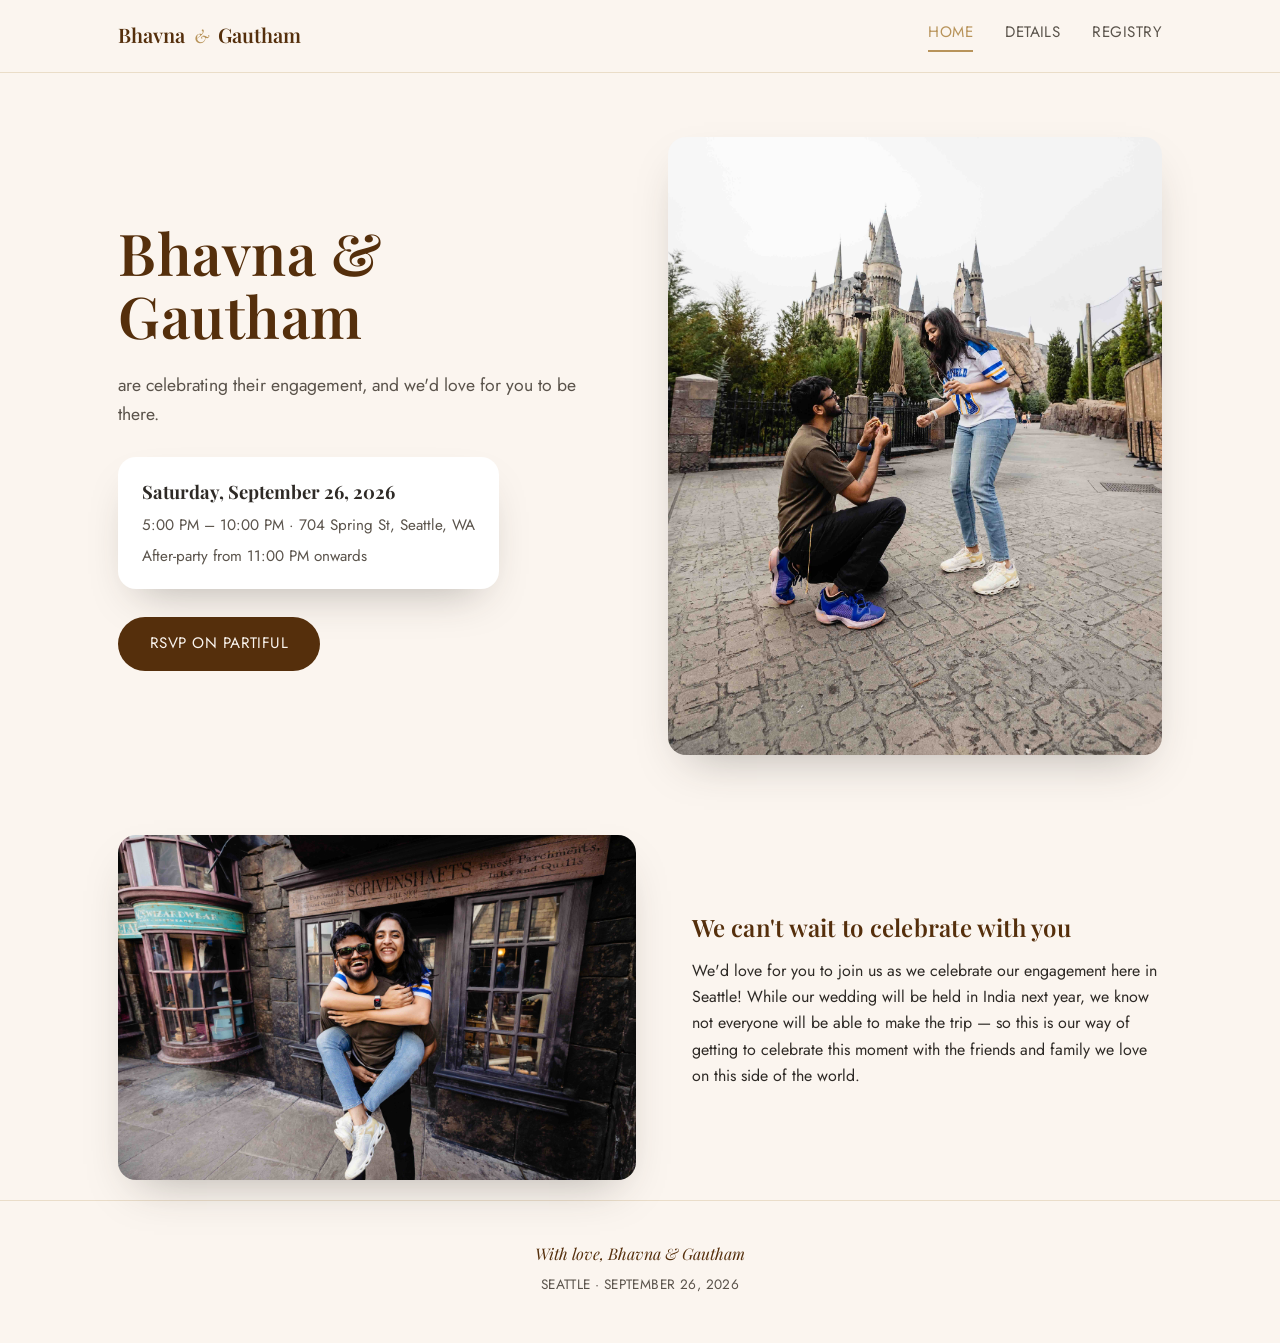
==== commit c88e7f86: "Use dedicated preview-image for link previews (og:image/twitter:image) Co-Authored-By: Claude Sonnet" ====
--- a/index.html
+++ b/index.html
@@ -9,12 +9,12 @@
   <meta property="og:type" content="website">
   <meta property="og:title" content="Bhavna &amp; Gautham | Engagement Party">
   <meta property="og:description" content="Join us to celebrate our engagement in Seattle! Saturday, September 26, 2026.">
-  <meta property="og:image" content="https://bhavnaandgautham.com/assets/proposal-home-page-landscape.jpeg">
+  <meta property="og:image" content="https://bhavnaandgautham.com/assets/preview-image.png">
   <meta property="og:url" content="https://bhavnaandgautham.com/">
   <meta name="twitter:card" content="summary_large_image">
   <meta name="twitter:title" content="Bhavna &amp; Gautham | Engagement Party">
   <meta name="twitter:description" content="Join us to celebrate our engagement in Seattle! Saturday, September 26, 2026.">
-  <meta name="twitter:image" content="https://bhavnaandgautham.com/assets/proposal-home-page-landscape.jpeg">
+  <meta name="twitter:image" content="https://bhavnaandgautham.com/assets/preview-image.png">
 
   <link rel="icon" href="data:image/svg+xml,<svg xmlns=%22http://www.w3.org/2000/svg%22 viewBox=%220 0 100 100%22><text y=%22.9em%22 font-size=%2290%22>💛</text></svg>">
   <link rel="stylesheet" href="css/style.css">
@@ -23,11 +23,11 @@
 
   <header class="site-header">
     <div class="nav-wrap">
-      <a href="index.html" class="logo">Bhavna <span>&amp;</span> Gautham</a>
+      <a href="/" class="logo">Bhavna <span>&amp;</span> Gautham</a>
       <nav class="site-nav">
-        <a href="index.html" class="nav-link active">Home</a>
-        <a href="details.html" class="nav-link">Details</a>
-        <a href="registry.html" class="nav-link">Registry</a>
+        <a href="/" class="nav-link active">Home</a>
+        <a href="details" class="nav-link">Details</a>
+        <a href="registry" class="nav-link">Registry</a>
       </nav>
       <button class="nav-toggle" aria-label="Toggle navigation">&#9776;</button>
     </div>
--- a/css/style.css
+++ b/css/style.css
@@ -11,6 +11,7 @@
   --terracotta: #c07856;
   --sage: #5f7d54;
   --sage-light: #c3d3b9;
+  --taupe: #552f0c;
   --white: #ffffff;
   --shadow: 0 20px 45px -20px rgba(46, 42, 38, 0.35);
   --radius: 18px;
@@ -30,10 +31,10 @@
   -webkit-font-smoothing: antialiased;
 }
 
-h1, h2, h3 {
+h1, h2, h3, h4 {
   font-family: 'Playfair Display', serif;
   font-weight: 600;
-  color: var(--charcoal);
+  color: var(--taupe);
   margin: 0 0 0.4em;
   letter-spacing: 0.01em;
 }
@@ -83,7 +84,12 @@
   font-size: 1.25rem;
   font-weight: 600;
   text-decoration: none;
-  color: var(--charcoal);
+  color: var(--taupe);
+  transition: color 0.2s;
+}
+
+.logo:hover {
+  color: var(--gold);
 }
 
 .logo span {
@@ -128,7 +134,7 @@
 }
 
 .btn-primary {
-  background: var(--charcoal);
+  background: var(--taupe);
   color: var(--cream);
 }
 
@@ -376,6 +382,7 @@
   margin: 0;
   font-family: 'Playfair Display', serif;
   font-style: italic;
+  color: var(--taupe);
 }
 
 .site-footer .footer-sub {
